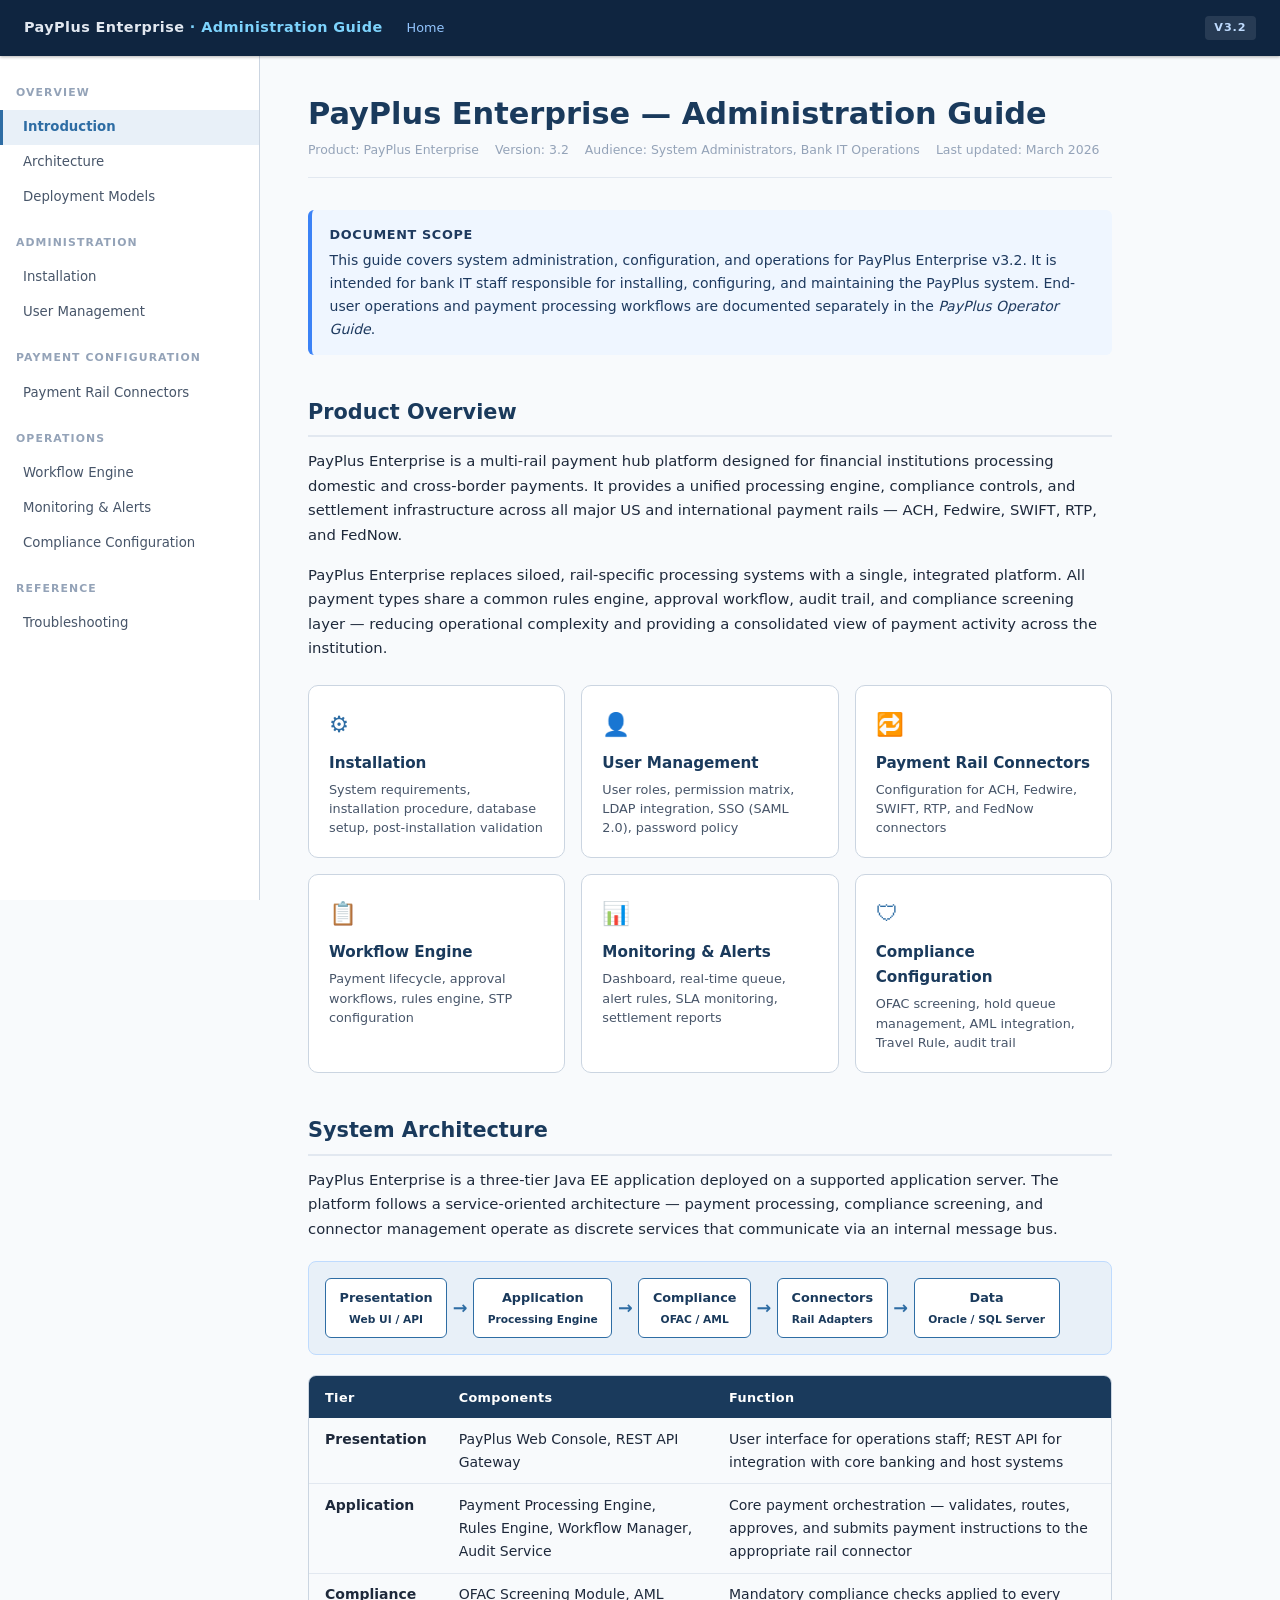
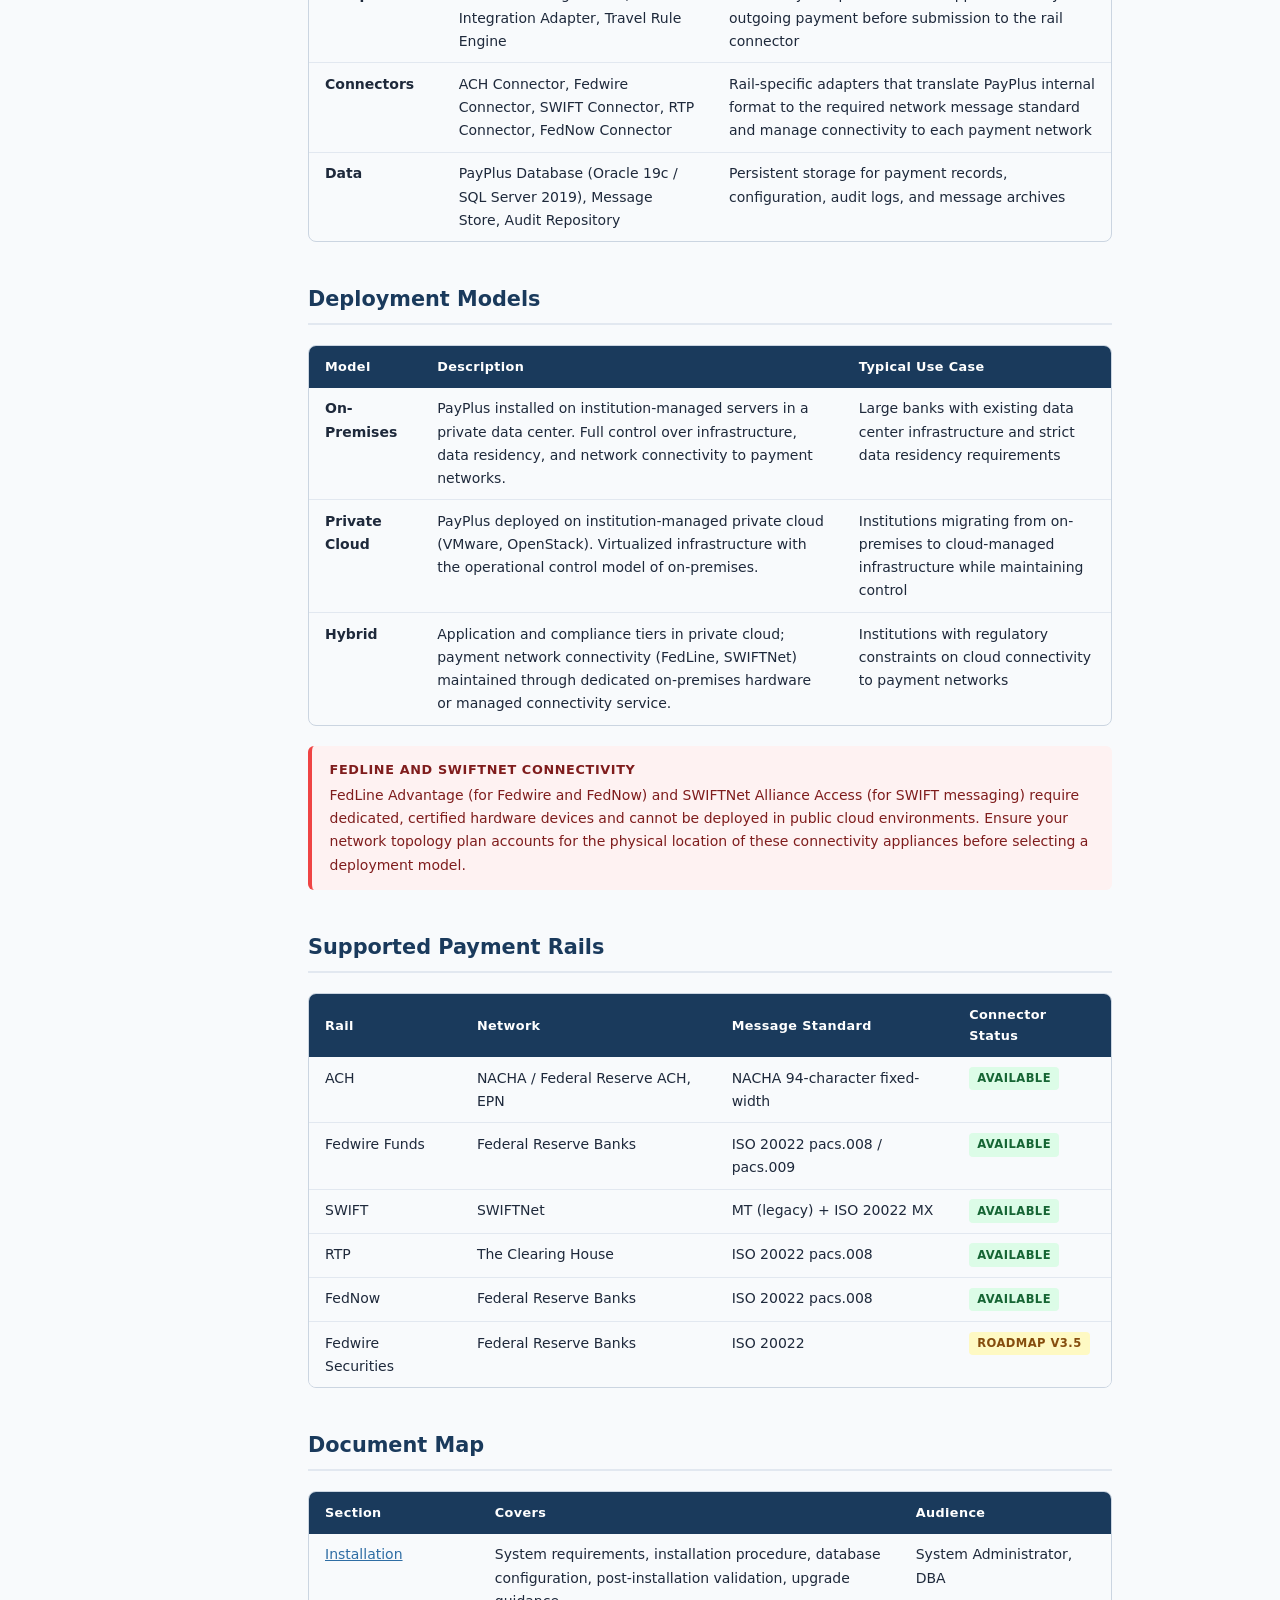
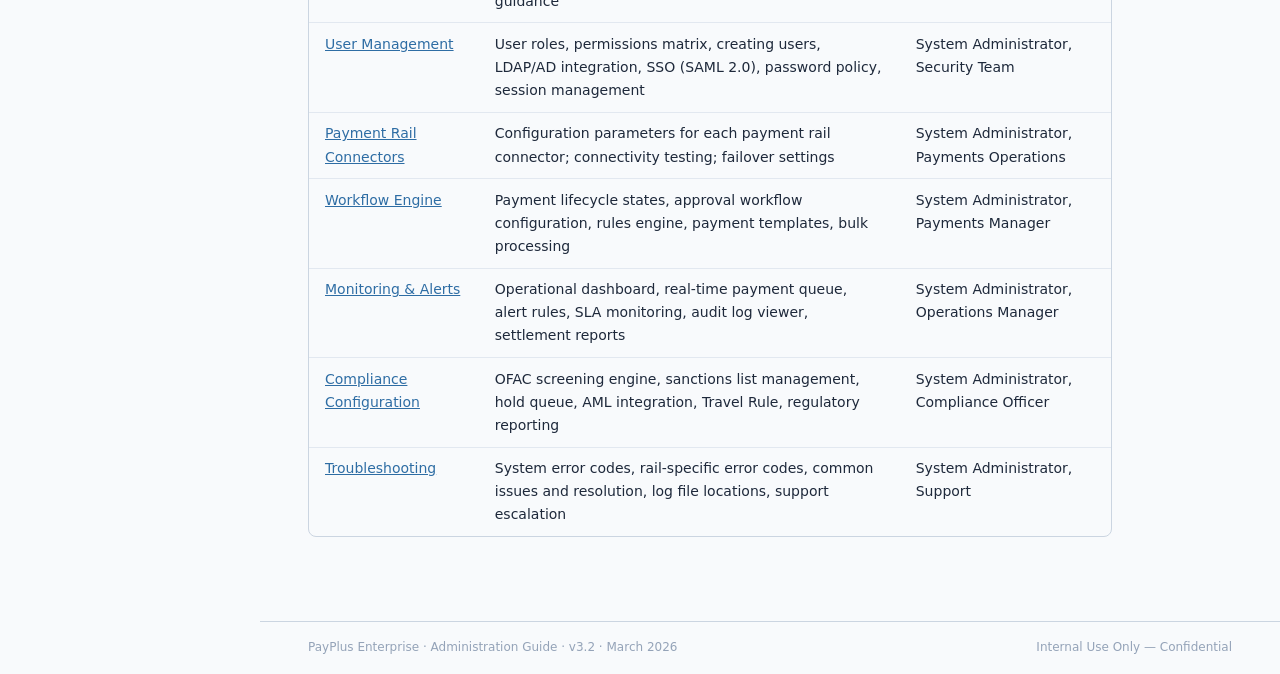
==== index.html @ cc434b0a "Add PayPlus Enterprise Administration Guide — 8-page enterprise HTML doc site Covers installation, u" ====
<!DOCTYPE html>
<html lang="en">
<head>
<meta charset="UTF-8">
<meta name="viewport" content="width=device-width, initial-scale=1.0">
<title>PayPlus Enterprise — Administration Guide</title>
<link rel="stylesheet" href="assets/style.css">
</head>
<body>

<header class="site-header">
  <a class="header-brand" href="index.html">PayPlus Enterprise <span>· Administration Guide</span></a>
  <div class="header-breadcrumb"><a href="index.html">Home</a></div>
  <span class="header-rail-badge">v3.2</span>
</header>

<nav class="sidebar">
  <div class="nav-section">Overview</div>
  <a href="index.html" class="active">Introduction</a>
  <a href="index.html#architecture">Architecture</a>
  <a href="index.html#deployment">Deployment Models</a>
  <div class="nav-section">Administration</div>
  <a href="installation.html">Installation</a>
  <a href="user-management.html">User Management</a>
  <div class="nav-section">Payment Configuration</div>
  <a href="payment-rails.html">Payment Rail Connectors</a>
  <div class="nav-section">Operations</div>
  <a href="workflow.html">Workflow Engine</a>
  <a href="monitoring.html">Monitoring &amp; Alerts</a>
  <a href="compliance.html">Compliance Configuration</a>
  <div class="nav-section">Reference</div>
  <a href="troubleshooting.html">Troubleshooting</a>
</nav>

<main class="main">

  <h1>PayPlus Enterprise — Administration Guide</h1>
  <p class="topic-meta">
    <span>Product: PayPlus Enterprise</span>
    <span>Version: 3.2</span>
    <span>Audience: System Administrators, Bank IT Operations</span>
    <span>Last updated: March 2026</span>
  </p>

  <div class="note">
    <strong>Document Scope</strong>
    This guide covers system administration, configuration, and operations for PayPlus Enterprise v3.2. It is intended for bank IT staff responsible for installing, configuring, and maintaining the PayPlus system. End-user operations and payment processing workflows are documented separately in the <em>PayPlus Operator Guide</em>.
  </div>

  <h2 id="overview">Product Overview</h2>
  <p>
    PayPlus Enterprise is a multi-rail payment hub platform designed for financial institutions processing domestic and cross-border payments. It provides a unified processing engine, compliance controls, and settlement infrastructure across all major US and international payment rails — ACH, Fedwire, SWIFT, RTP, and FedNow.
  </p>
  <p>
    PayPlus Enterprise replaces siloed, rail-specific processing systems with a single, integrated platform. All payment types share a common rules engine, approval workflow, audit trail, and compliance screening layer — reducing operational complexity and providing a consolidated view of payment activity across the institution.
  </p>

  <div class="section-grid">
    <a class="section-card" href="installation.html">
      <div class="section-card-icon">&#9881;</div>
      <div class="section-card-title">Installation</div>
      <div class="section-card-desc">System requirements, installation procedure, database setup, post-installation validation</div>
    </a>
    <a class="section-card" href="user-management.html">
      <div class="section-card-icon">&#128100;</div>
      <div class="section-card-title">User Management</div>
      <div class="section-card-desc">User roles, permission matrix, LDAP integration, SSO (SAML 2.0), password policy</div>
    </a>
    <a class="section-card" href="payment-rails.html">
      <div class="section-card-icon">&#128257;</div>
      <div class="section-card-title">Payment Rail Connectors</div>
      <div class="section-card-desc">Configuration for ACH, Fedwire, SWIFT, RTP, and FedNow connectors</div>
    </a>
    <a class="section-card" href="workflow.html">
      <div class="section-card-icon">&#128203;</div>
      <div class="section-card-title">Workflow Engine</div>
      <div class="section-card-desc">Payment lifecycle, approval workflows, rules engine, STP configuration</div>
    </a>
    <a class="section-card" href="monitoring.html">
      <div class="section-card-icon">&#128202;</div>
      <div class="section-card-title">Monitoring &amp; Alerts</div>
      <div class="section-card-desc">Dashboard, real-time queue, alert rules, SLA monitoring, settlement reports</div>
    </a>
    <a class="section-card" href="compliance.html">
      <div class="section-card-icon">&#128737;</div>
      <div class="section-card-title">Compliance Configuration</div>
      <div class="section-card-desc">OFAC screening, hold queue management, AML integration, Travel Rule, audit trail</div>
    </a>
  </div>

  <h2 id="architecture">System Architecture</h2>
  <p>
    PayPlus Enterprise is a three-tier Java EE application deployed on a supported application server. The platform follows a service-oriented architecture — payment processing, compliance screening, and connector management operate as discrete services that communicate via an internal message bus.
  </p>

  <div class="flow-diagram">
    <div class="flow-box">Presentation<br><small>Web UI / API</small></div>
    <div class="flow-arrow">→</div>
    <div class="flow-box">Application<br><small>Processing Engine</small></div>
    <div class="flow-arrow">→</div>
    <div class="flow-box">Compliance<br><small>OFAC / AML</small></div>
    <div class="flow-arrow">→</div>
    <div class="flow-box">Connectors<br><small>Rail Adapters</small></div>
    <div class="flow-arrow">→</div>
    <div class="flow-box">Data<br><small>Oracle / SQL Server</small></div>
  </div>

  <div class="table-wrap">
    <table>
      <thead><tr><th>Tier</th><th>Components</th><th>Function</th></tr></thead>
      <tbody>
        <tr>
          <td><strong>Presentation</strong></td>
          <td>PayPlus Web Console, REST API Gateway</td>
          <td>User interface for operations staff; REST API for integration with core banking and host systems</td>
        </tr>
        <tr>
          <td><strong>Application</strong></td>
          <td>Payment Processing Engine, Rules Engine, Workflow Manager, Audit Service</td>
          <td>Core payment orchestration — validates, routes, approves, and submits payment instructions to the appropriate rail connector</td>
        </tr>
        <tr>
          <td><strong>Compliance</strong></td>
          <td>OFAC Screening Module, AML Integration Adapter, Travel Rule Engine</td>
          <td>Mandatory compliance checks applied to every outgoing payment before submission to the rail connector</td>
        </tr>
        <tr>
          <td><strong>Connectors</strong></td>
          <td>ACH Connector, Fedwire Connector, SWIFT Connector, RTP Connector, FedNow Connector</td>
          <td>Rail-specific adapters that translate PayPlus internal format to the required network message standard and manage connectivity to each payment network</td>
        </tr>
        <tr>
          <td><strong>Data</strong></td>
          <td>PayPlus Database (Oracle 19c / SQL Server 2019), Message Store, Audit Repository</td>
          <td>Persistent storage for payment records, configuration, audit logs, and message archives</td>
        </tr>
      </tbody>
    </table>
  </div>

  <h2 id="deployment">Deployment Models</h2>

  <div class="table-wrap">
    <table>
      <thead><tr><th>Model</th><th>Description</th><th>Typical Use Case</th></tr></thead>
      <tbody>
        <tr>
          <td><strong>On-Premises</strong></td>
          <td>PayPlus installed on institution-managed servers in a private data center. Full control over infrastructure, data residency, and network connectivity to payment networks.</td>
          <td>Large banks with existing data center infrastructure and strict data residency requirements</td>
        </tr>
        <tr>
          <td><strong>Private Cloud</strong></td>
          <td>PayPlus deployed on institution-managed private cloud (VMware, OpenStack). Virtualized infrastructure with the operational control model of on-premises.</td>
          <td>Institutions migrating from on-premises to cloud-managed infrastructure while maintaining control</td>
        </tr>
        <tr>
          <td><strong>Hybrid</strong></td>
          <td>Application and compliance tiers in private cloud; payment network connectivity (FedLine, SWIFTNet) maintained through dedicated on-premises hardware or managed connectivity service.</td>
          <td>Institutions with regulatory constraints on cloud connectivity to payment networks</td>
        </tr>
      </tbody>
    </table>
  </div>

  <div class="important">
    <strong>FedLine and SWIFTNet Connectivity</strong>
    FedLine Advantage (for Fedwire and FedNow) and SWIFTNet Alliance Access (for SWIFT messaging) require dedicated, certified hardware devices and cannot be deployed in public cloud environments. Ensure your network topology plan accounts for the physical location of these connectivity appliances before selecting a deployment model.
  </div>

  <h2 id="supported-rails">Supported Payment Rails</h2>

  <div class="table-wrap">
    <table>
      <thead><tr><th>Rail</th><th>Network</th><th>Message Standard</th><th>Connector Status</th></tr></thead>
      <tbody>
        <tr><td>ACH</td><td>NACHA / Federal Reserve ACH, EPN</td><td>NACHA 94-character fixed-width</td><td><span class="badge badge-green">Available</span></td></tr>
        <tr><td>Fedwire Funds</td><td>Federal Reserve Banks</td><td>ISO 20022 pacs.008 / pacs.009</td><td><span class="badge badge-green">Available</span></td></tr>
        <tr><td>SWIFT</td><td>SWIFTNet</td><td>MT (legacy) + ISO 20022 MX</td><td><span class="badge badge-green">Available</span></td></tr>
        <tr><td>RTP</td><td>The Clearing House</td><td>ISO 20022 pacs.008</td><td><span class="badge badge-green">Available</span></td></tr>
        <tr><td>FedNow</td><td>Federal Reserve Banks</td><td>ISO 20022 pacs.008</td><td><span class="badge badge-green">Available</span></td></tr>
        <tr><td>Fedwire Securities</td><td>Federal Reserve Banks</td><td>ISO 20022</td><td><span class="badge badge-yellow">Roadmap v3.5</span></td></tr>
      </tbody>
    </table>
  </div>

  <h2 id="docmap">Document Map</h2>

  <div class="table-wrap">
    <table>
      <thead><tr><th>Section</th><th>Covers</th><th>Audience</th></tr></thead>
      <tbody>
        <tr><td><a href="installation.html">Installation</a></td><td>System requirements, installation procedure, database configuration, post-installation validation, upgrade guidance</td><td>System Administrator, DBA</td></tr>
        <tr><td><a href="user-management.html">User Management</a></td><td>User roles, permissions matrix, creating users, LDAP/AD integration, SSO (SAML 2.0), password policy, session management</td><td>System Administrator, Security Team</td></tr>
        <tr><td><a href="payment-rails.html">Payment Rail Connectors</a></td><td>Configuration parameters for each payment rail connector; connectivity testing; failover settings</td><td>System Administrator, Payments Operations</td></tr>
        <tr><td><a href="workflow.html">Workflow Engine</a></td><td>Payment lifecycle states, approval workflow configuration, rules engine, payment templates, bulk processing</td><td>System Administrator, Payments Manager</td></tr>
        <tr><td><a href="monitoring.html">Monitoring &amp; Alerts</a></td><td>Operational dashboard, real-time payment queue, alert rules, SLA monitoring, audit log viewer, settlement reports</td><td>System Administrator, Operations Manager</td></tr>
        <tr><td><a href="compliance.html">Compliance Configuration</a></td><td>OFAC screening engine, sanctions list management, hold queue, AML integration, Travel Rule, regulatory reporting</td><td>System Administrator, Compliance Officer</td></tr>
        <tr><td><a href="troubleshooting.html">Troubleshooting</a></td><td>System error codes, rail-specific error codes, common issues and resolution, log file locations, support escalation</td><td>System Administrator, Support</td></tr>
      </tbody>
    </table>
  </div>

</main>

<footer class="site-footer">
  <span>PayPlus Enterprise · Administration Guide · v3.2 · March 2026</span>
  <span>Internal Use Only — Confidential</span>
</footer>

</body>
</html>
---- assets/style.css ----
/* ============================================================
   PayPlus Enterprise — Administration Guide Stylesheet
   Audience: System Administrators, Bank IT Operations
   Style: Enterprise documentation portal (MadCap Flare-inspired)
   ============================================================ */

:root {
  --primary:       #1a3a5c;
  --primary-dark:  #0f2540;
  --accent:        #2e6da4;
  --accent-light:  #e8f0f8;
  --warning:       #b45309;
  --warning-bg:    #fffbeb;
  --warning-border:#f59e0b;
  --success:       #166534;
  --success-bg:    #f0fdf4;
  --danger:        #991b1b;
  --danger-bg:     #fef2f2;
  --text:          #1e293b;
  --text-secondary:#475569;
  --text-muted:    #94a3b8;
  --border:        #cbd5e1;
  --border-light:  #e2e8f0;
  --bg:            #f8fafc;
  --bg-card:       #ffffff;
  --code-bg:       #f1f5f9;
  --nav-width:     260px;
  --header-h:      56px;
}

*, *::before, *::after { box-sizing: border-box; margin: 0; padding: 0; }
html { font-size: 16px; scroll-behavior: smooth; }
body {
  font-family: 'Segoe UI', system-ui, -apple-system, sans-serif;
  color: var(--text);
  background: var(--bg);
  line-height: 1.65;
}

/* ── HEADER ── */
.site-header {
  position: fixed; top: 0; left: 0; right: 0;
  height: var(--header-h);
  background: var(--primary-dark);
  color: #fff;
  display: flex; align-items: center;
  padding: 0 1.5rem; gap: 1.5rem;
  z-index: 100;
  box-shadow: 0 1px 3px rgba(0,0,0,0.3);
}
.header-brand { font-size: 0.9rem; font-weight: 700; letter-spacing: 0.03em; color: #e2e8f0; text-decoration: none; white-space: nowrap; }
.header-brand span { color: #7dd3fc; }
.header-breadcrumb { font-size: 0.8rem; color: #94a3b8; display: flex; align-items: center; gap: 0.4rem; }
.header-breadcrumb a { color: #93c5fd; text-decoration: none; }
.header-breadcrumb a:hover { text-decoration: underline; }
.header-rail-badge { margin-left: auto; font-size: 0.7rem; font-weight: 600; letter-spacing: 0.08em; text-transform: uppercase; background: rgba(255,255,255,0.1); color: #bfdbfe; padding: 0.2rem 0.6rem; border-radius: 4px; }

/* ── SIDEBAR ── */
.sidebar {
  position: fixed; top: var(--header-h); left: 0; bottom: 0;
  width: var(--nav-width);
  background: var(--bg-card);
  border-right: 1px solid var(--border);
  overflow-y: auto;
  padding: 1.5rem 0 2rem;
  z-index: 90;
}
.nav-section { padding: 0.25rem 1rem 0.5rem; font-size: 0.68rem; font-weight: 700; letter-spacing: 0.1em; text-transform: uppercase; color: var(--text-muted); margin-top: 1rem; }
.nav-section:first-child { margin-top: 0; }
.sidebar a { display: block; padding: 0.4rem 1.25rem; font-size: 0.83rem; color: var(--text-secondary); text-decoration: none; border-left: 3px solid transparent; transition: all 0.15s; }
.sidebar a:hover  { color: var(--accent); background: var(--accent-light); border-left-color: var(--accent); }
.sidebar a.active { color: var(--accent); background: var(--accent-light); border-left-color: var(--accent); font-weight: 600; }

/* ── MAIN ── */
.main { margin-left: var(--nav-width); margin-top: var(--header-h); padding: 2.5rem 3rem 4rem; max-width: 900px; }

/* ── TYPOGRAPHY ── */
h1 { font-size: 1.9rem; font-weight: 700; color: var(--primary); margin-bottom: 0.5rem; line-height: 1.2; }
h2 { font-size: 1.3rem; font-weight: 700; color: var(--primary); margin: 2.5rem 0 0.75rem; padding-bottom: 0.4rem; border-bottom: 2px solid var(--border-light); }
h3 { font-size: 1.05rem; font-weight: 600; color: var(--primary); margin: 1.75rem 0 0.5rem; }
h4 { font-size: 0.92rem; font-weight: 600; color: var(--text); margin: 1.25rem 0 0.35rem; }
p { margin-bottom: 1rem; color: var(--text); font-size: 0.925rem; }
ul, ol { margin-bottom: 1rem; padding-left: 1.5rem; }
li { margin-bottom: 0.35rem; font-size: 0.925rem; color: var(--text); }
a { color: var(--accent); }

/* ── TOPIC META ── */
.topic-meta { font-size: 0.78rem; color: var(--text-muted); margin-bottom: 2rem; padding-bottom: 1rem; border-bottom: 1px solid var(--border-light); display: flex; flex-wrap: wrap; gap: 1rem; }

/* ── ADMONITIONS ── */
.note, .warning, .important, .tip {
  padding: 0.85rem 1rem 0.85rem 1.1rem;
  border-radius: 6px; margin: 1.25rem 0;
  font-size: 0.875rem; border-left: 4px solid;
}
.note      { background: #eff6ff; border-color: #3b82f6; color: #1e3a5f; }
.warning   { background: var(--warning-bg); border-color: var(--warning-border); color: #78350f; }
.important { background: #fef2f2; border-color: #ef4444; color: #7f1d1d; }
.tip       { background: var(--success-bg); border-color: #22c55e; color: #14532d; }
.note strong, .warning strong, .important strong, .tip strong { display: block; margin-bottom: 0.25rem; font-size: 0.8rem; letter-spacing: 0.05em; text-transform: uppercase; }

/* ── TABLES ── */
.table-wrap { overflow-x: auto; margin: 1.25rem 0; border-radius: 8px; border: 1px solid var(--border); }
table { width: 100%; border-collapse: collapse; font-size: 0.875rem; }
thead tr { background: var(--primary); color: #fff; }
thead th { padding: 0.65rem 1rem; text-align: left; font-weight: 600; font-size: 0.8rem; letter-spacing: 0.03em; }
tbody tr { border-bottom: 1px solid var(--border-light); }
tbody tr:last-child { border-bottom: none; }
tbody tr:nth-child(even) { background: var(--bg); }
tbody td { padding: 0.6rem 1rem; vertical-align: top; }
tbody tr:hover { background: var(--accent-light); }

/* ── CODE ── */
code { font-family: 'Consolas', 'Courier New', monospace; font-size: 0.82em; background: var(--code-bg); padding: 0.15rem 0.4rem; border-radius: 4px; color: #be123c; }
pre { background: var(--primary-dark); color: #e2e8f0; padding: 1rem 1.25rem; border-radius: 8px; overflow-x: auto; margin: 1rem 0; font-size: 0.85rem; line-height: 1.6; }
pre code { background: none; color: inherit; padding: 0; }

/* ── STEP LIST ── */
.step-list { list-style: none; padding: 0; counter-reset: steps; margin: 1rem 0; }
.step-list li { counter-increment: steps; padding: 0.75rem 0.75rem 0.75rem 3rem; margin-bottom: 0.5rem; background: var(--bg-card); border: 1px solid var(--border-light); border-radius: 6px; position: relative; font-size: 0.9rem; }
.step-list li::before { content: counter(steps); position: absolute; left: 0.75rem; top: 0.75rem; width: 1.5rem; height: 1.5rem; background: var(--accent); color: #fff; border-radius: 50%; font-size: 0.75rem; font-weight: 700; display: flex; align-items: center; justify-content: center; }

/* ── BADGES ── */
.badge { display: inline-block; padding: 0.15rem 0.5rem; border-radius: 4px; font-size: 0.72rem; font-weight: 600; letter-spacing: 0.04em; text-transform: uppercase; vertical-align: middle; }
.badge-green  { background: #dcfce7; color: #166534; }
.badge-red    { background: #fee2e2; color: #991b1b; }
.badge-yellow { background: #fef9c3; color: #854d0e; }
.badge-blue   { background: #dbeafe; color: #1e40af; }
.badge-gray   { background: #f1f5f9; color: #475569; }
.badge-purple { background: #f3e8ff; color: #6b21a8; }

/* ── FLOW DIAGRAM ── */
.flow-diagram { display: flex; align-items: center; flex-wrap: wrap; gap: 0; margin: 1.25rem 0; padding: 1rem; background: var(--accent-light); border-radius: 8px; border: 1px solid #bfdbfe; }
.flow-box { background: var(--bg-card); border: 1.5px solid var(--accent); border-radius: 6px; padding: 0.5rem 0.85rem; font-size: 0.8rem; font-weight: 600; color: var(--primary); text-align: center; min-width: 90px; }
.flow-arrow { color: var(--accent); font-size: 1.1rem; padding: 0 0.35rem; font-weight: 700; }

/* ── PERMISSIONS GRID ── */
.perm-check { color: #16a34a; font-weight: 700; }
.perm-cross { color: #dc2626; font-weight: 700; }

/* ── CONFIG BLOCK ── */
.config-block { background: #f8fafc; border: 1px solid var(--border); border-radius: 8px; padding: 1rem 1.25rem; margin: 1rem 0; }
.config-block h4 { margin-top: 0; color: var(--accent); font-size: 0.85rem; letter-spacing: 0.04em; text-transform: uppercase; }

/* ── SECTION NAV ── */
.doc-nav { display: flex; justify-content: space-between; margin-top: 3rem; padding-top: 1.5rem; border-top: 1px solid var(--border); }
.doc-nav a { font-size: 0.85rem; font-weight: 600; color: var(--accent); text-decoration: none; padding: 0.5rem 0.75rem; border: 1px solid var(--border); border-radius: 6px; transition: all 0.15s; }
.doc-nav a:hover { background: var(--accent-light); border-color: var(--accent); }

/* ── INDEX GRID ── */
.section-grid { display: grid; grid-template-columns: repeat(3, 1fr); gap: 1rem; margin: 1.5rem 0; }
.section-card { background: var(--bg-card); border: 1px solid var(--border); border-radius: 10px; padding: 1.25rem; text-decoration: none; display: block; transition: all 0.2s; }
.section-card:hover { border-color: var(--accent); box-shadow: 0 4px 12px rgba(46,109,164,0.12); transform: translateY(-2px); }
.section-card-icon  { font-size: 1.4rem; margin-bottom: 0.5rem; }
.section-card-title { font-size: 0.95rem; font-weight: 700; color: var(--primary); margin-bottom: 0.25rem; }
.section-card-desc  { font-size: 0.8rem; color: var(--text-secondary); line-height: 1.5; }

/* ── FOOTER ── */
.site-footer { margin-left: var(--nav-width); padding: 1rem 3rem; font-size: 0.75rem; color: var(--text-muted); border-top: 1px solid var(--border); display: flex; justify-content: space-between; }

/* ── RESPONSIVE ── */
@media (max-width: 900px) {
  .sidebar { display: none; }
  .main, .site-footer { margin-left: 0; padding: 1.5rem; }
  .section-grid { grid-template-columns: 1fr 1fr; }
}
@media (max-width: 600px) {
  .section-grid { grid-template-columns: 1fr; }
  h1 { font-size: 1.5rem; }
}
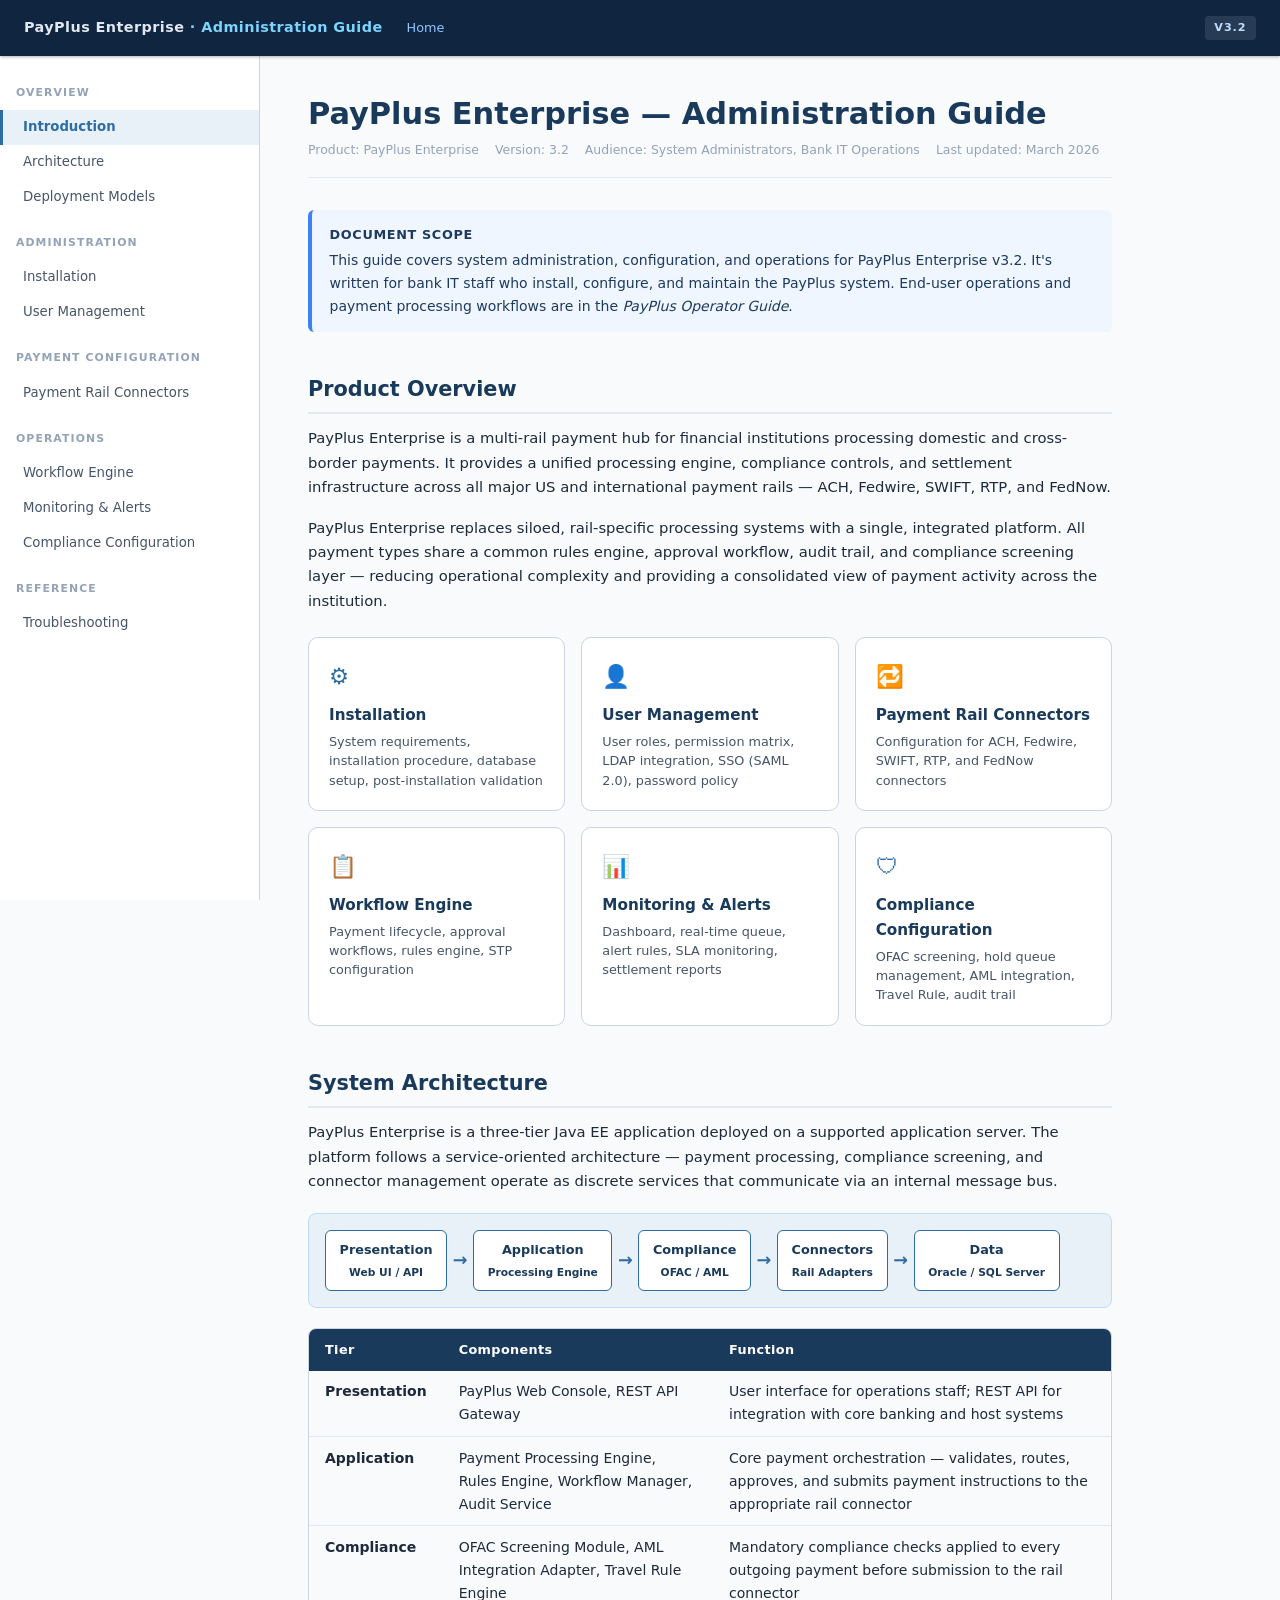
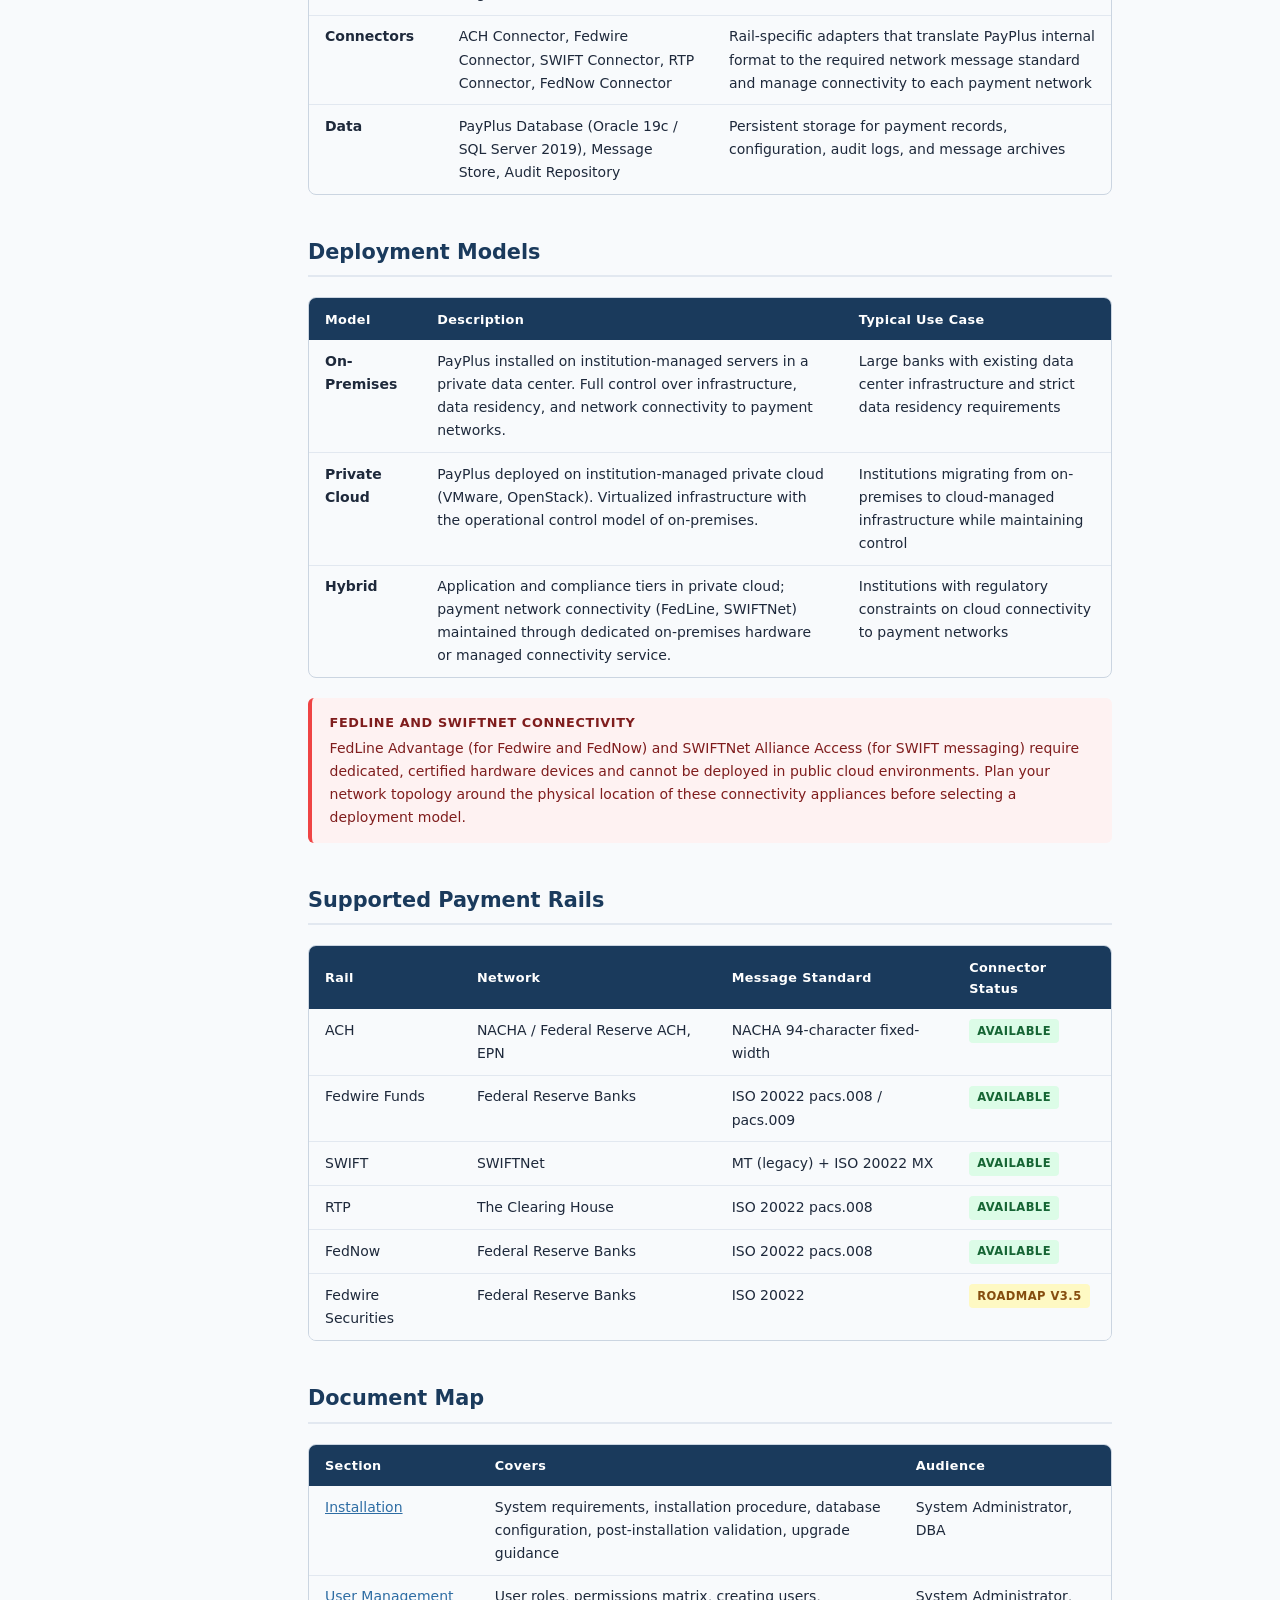
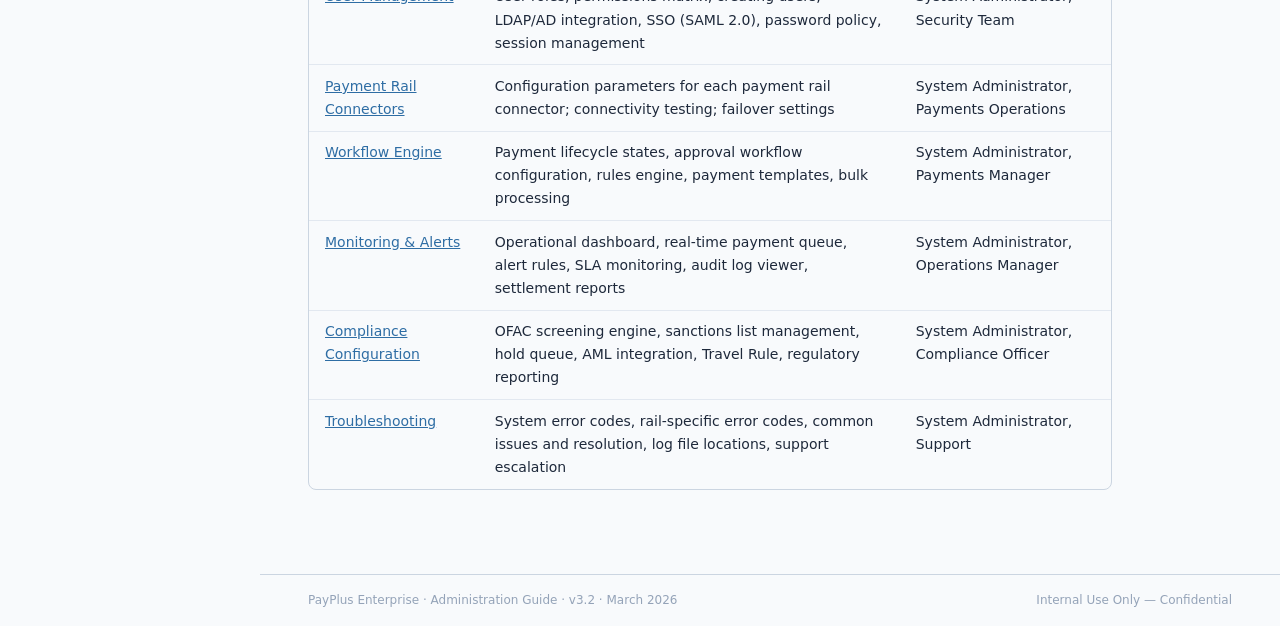
==== commit 104fbdab: "Apply MSTP style revisions — active voice, contractions, tightened prose - index.html: "It is intend" ====
--- a/index.html
+++ b/index.html
@@ -44,12 +44,12 @@
 
   <div class="note">
     <strong>Document Scope</strong>
-    This guide covers system administration, configuration, and operations for PayPlus Enterprise v3.2. It is intended for bank IT staff responsible for installing, configuring, and maintaining the PayPlus system. End-user operations and payment processing workflows are documented separately in the <em>PayPlus Operator Guide</em>.
+    This guide covers system administration, configuration, and operations for PayPlus Enterprise v3.2. It's written for bank IT staff who install, configure, and maintain the PayPlus system. End-user operations and payment processing workflows are in the <em>PayPlus Operator Guide</em>.
   </div>
 
   <h2 id="overview">Product Overview</h2>
   <p>
-    PayPlus Enterprise is a multi-rail payment hub platform designed for financial institutions processing domestic and cross-border payments. It provides a unified processing engine, compliance controls, and settlement infrastructure across all major US and international payment rails — ACH, Fedwire, SWIFT, RTP, and FedNow.
+    PayPlus Enterprise is a multi-rail payment hub for financial institutions processing domestic and cross-border payments. It provides a unified processing engine, compliance controls, and settlement infrastructure across all major US and international payment rails — ACH, Fedwire, SWIFT, RTP, and FedNow.
   </p>
   <p>
     PayPlus Enterprise replaces siloed, rail-specific processing systems with a single, integrated platform. All payment types share a common rules engine, approval workflow, audit trail, and compliance screening layer — reducing operational complexity and providing a consolidated view of payment activity across the institution.
@@ -165,7 +165,7 @@
 
   <div class="important">
     <strong>FedLine and SWIFTNet Connectivity</strong>
-    FedLine Advantage (for Fedwire and FedNow) and SWIFTNet Alliance Access (for SWIFT messaging) require dedicated, certified hardware devices and cannot be deployed in public cloud environments. Ensure your network topology plan accounts for the physical location of these connectivity appliances before selecting a deployment model.
+    FedLine Advantage (for Fedwire and FedNow) and SWIFTNet Alliance Access (for SWIFT messaging) require dedicated, certified hardware devices and cannot be deployed in public cloud environments. Plan your network topology around the physical location of these connectivity appliances before selecting a deployment model.
   </div>
 
   <h2 id="supported-rails">Supported Payment Rails</h2>
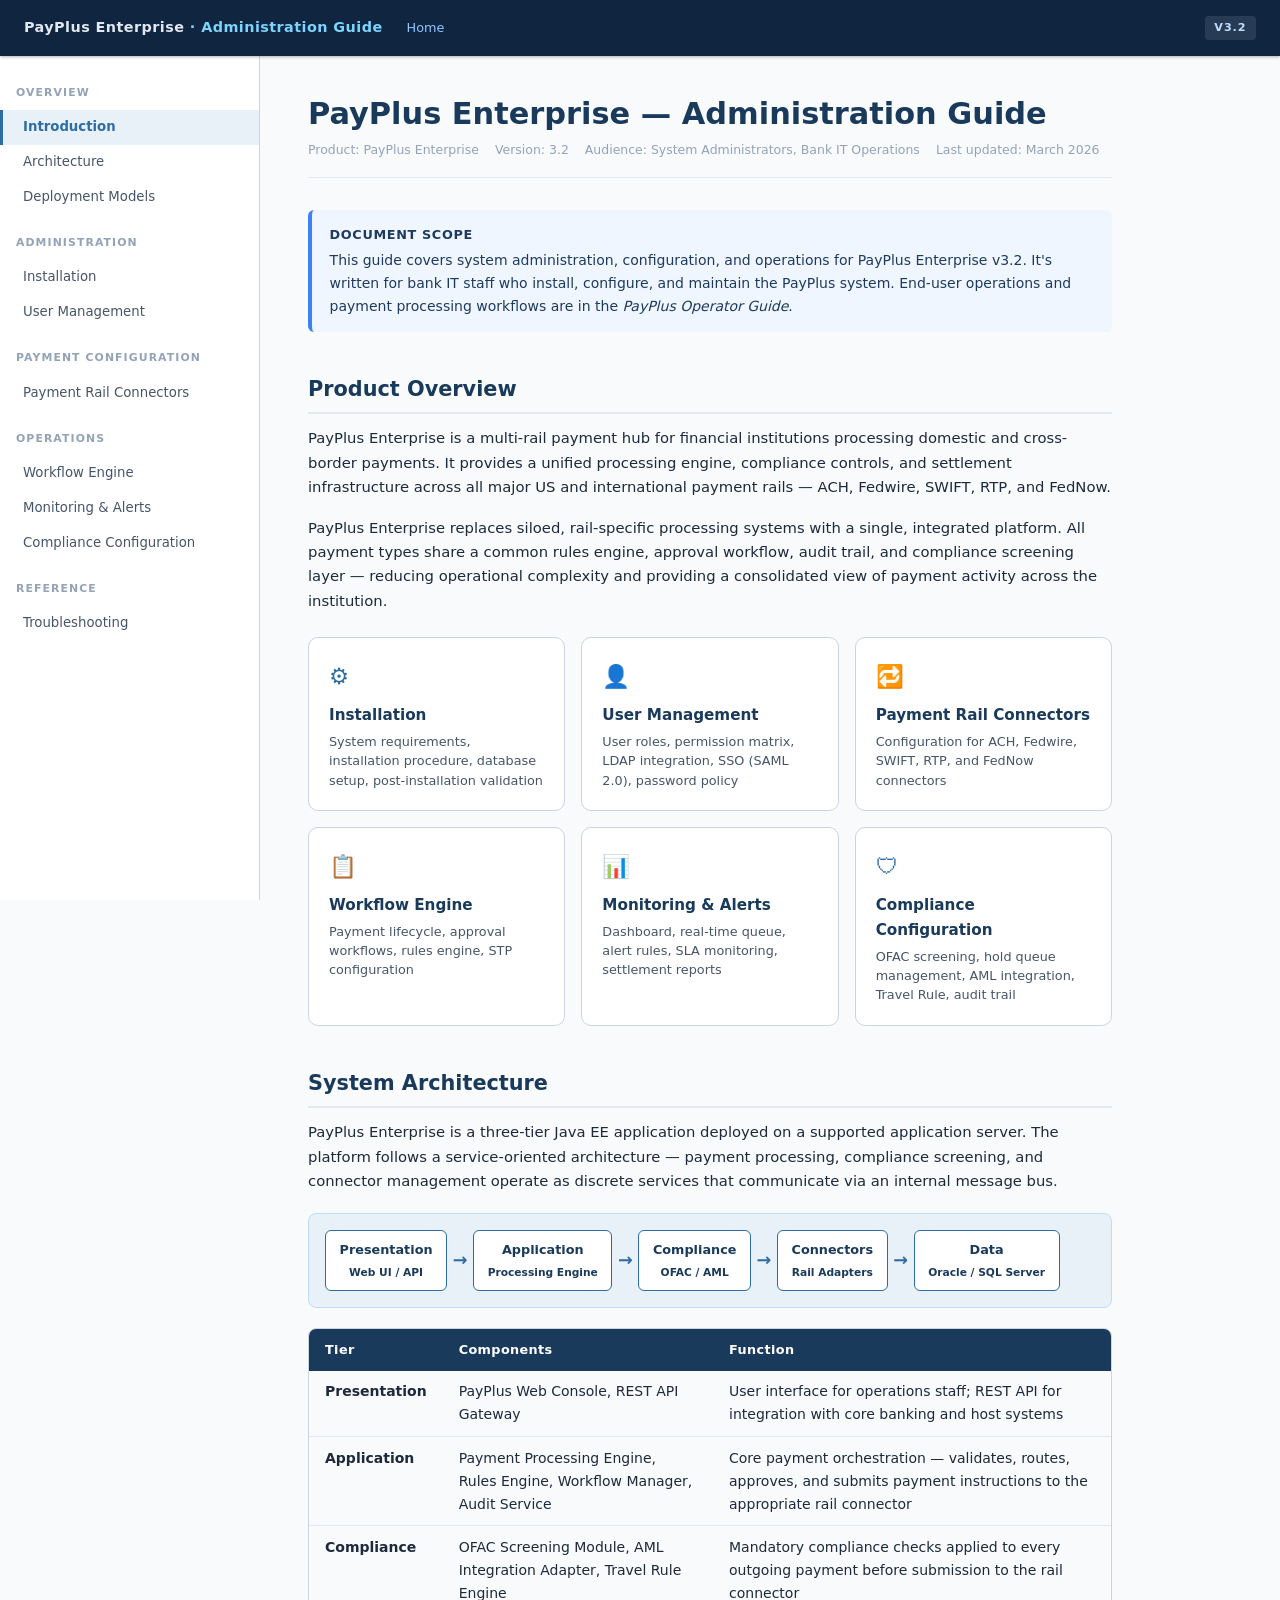
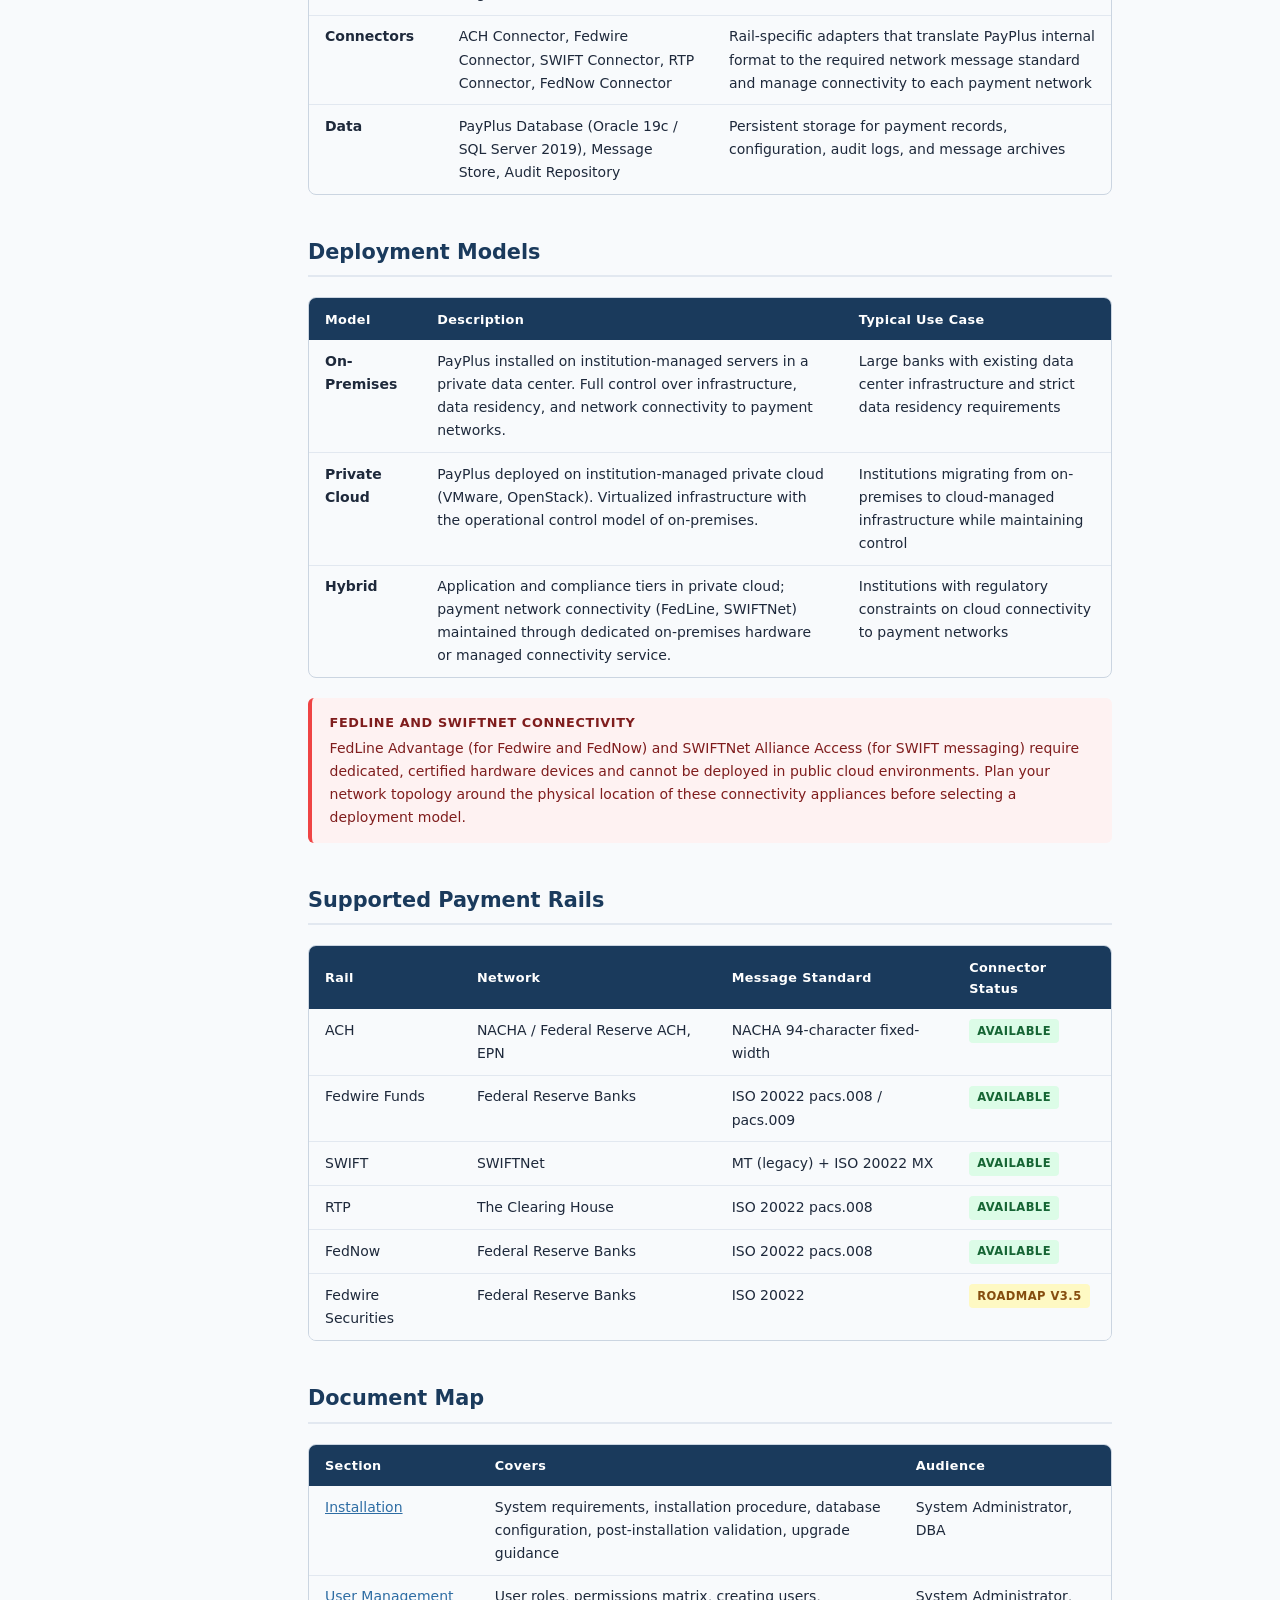
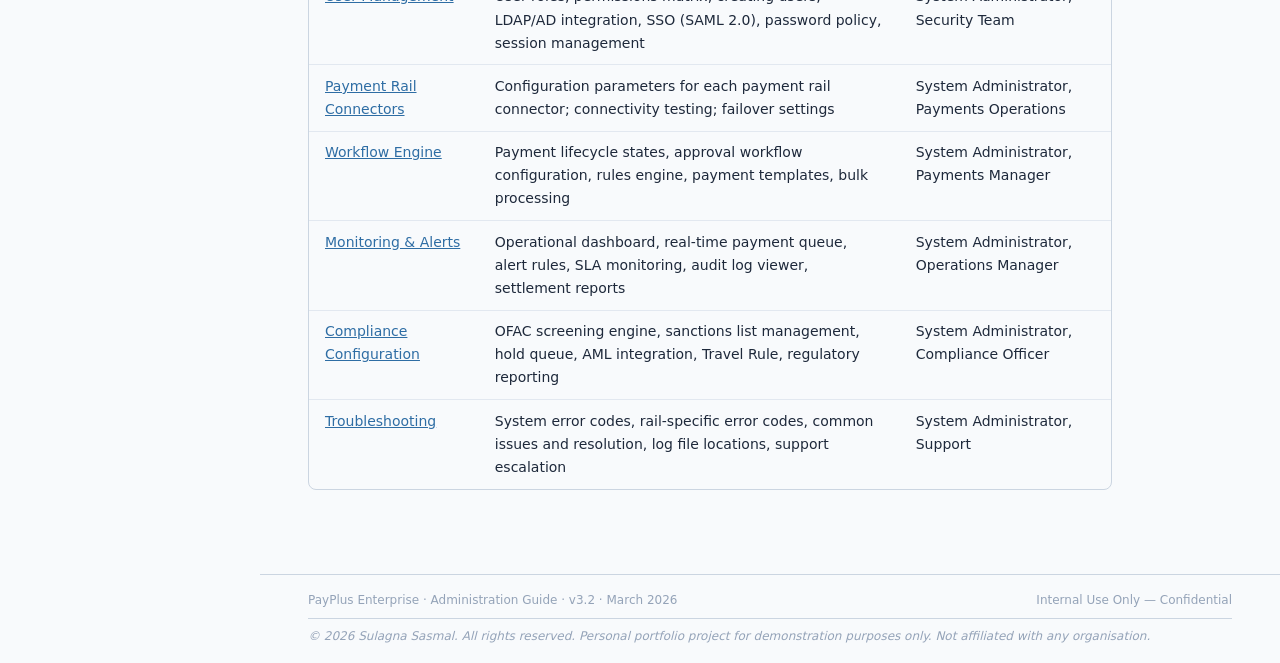
==== commit 98d20453: "feat: add copyright footer -- 2026 Sulagna Sasmal personal portfolio" ====
--- a/index.html
+++ b/index.html
@@ -206,6 +206,7 @@
 <footer class="site-footer">
   <span>PayPlus Enterprise · Administration Guide · v3.2 · March 2026</span>
   <span>Internal Use Only — Confidential</span>
+  <span class="copyright">&copy; 2026 Sulagna Sasmal. All rights reserved. Personal portfolio project for demonstration purposes only. Not affiliated with any organisation.</span>
 </footer>
 
 </body>
--- a/assets/style.css
+++ b/assets/style.css
@@ -156,7 +156,8 @@
 .section-card-desc  { font-size: 0.8rem; color: var(--text-secondary); line-height: 1.5; }
 
 /* ── FOOTER ── */
-.site-footer { margin-left: var(--nav-width); padding: 1rem 3rem; font-size: 0.75rem; color: var(--text-muted); border-top: 1px solid var(--border); display: flex; justify-content: space-between; }
+.site-footer { margin-left: var(--nav-width); padding: 1rem 3rem; font-size: 0.75rem; color: var(--text-muted); border-top: 1px solid var(--border); display: flex; flex-wrap: wrap; justify-content: space-between; gap: 0.25rem; }
+.site-footer .copyright { width: 100%; border-top: 1px solid var(--border); padding-top: 0.5rem; margin-top: 0.25rem; font-style: italic; }
 
 /* ── RESPONSIVE ── */
 @media (max-width: 900px) {
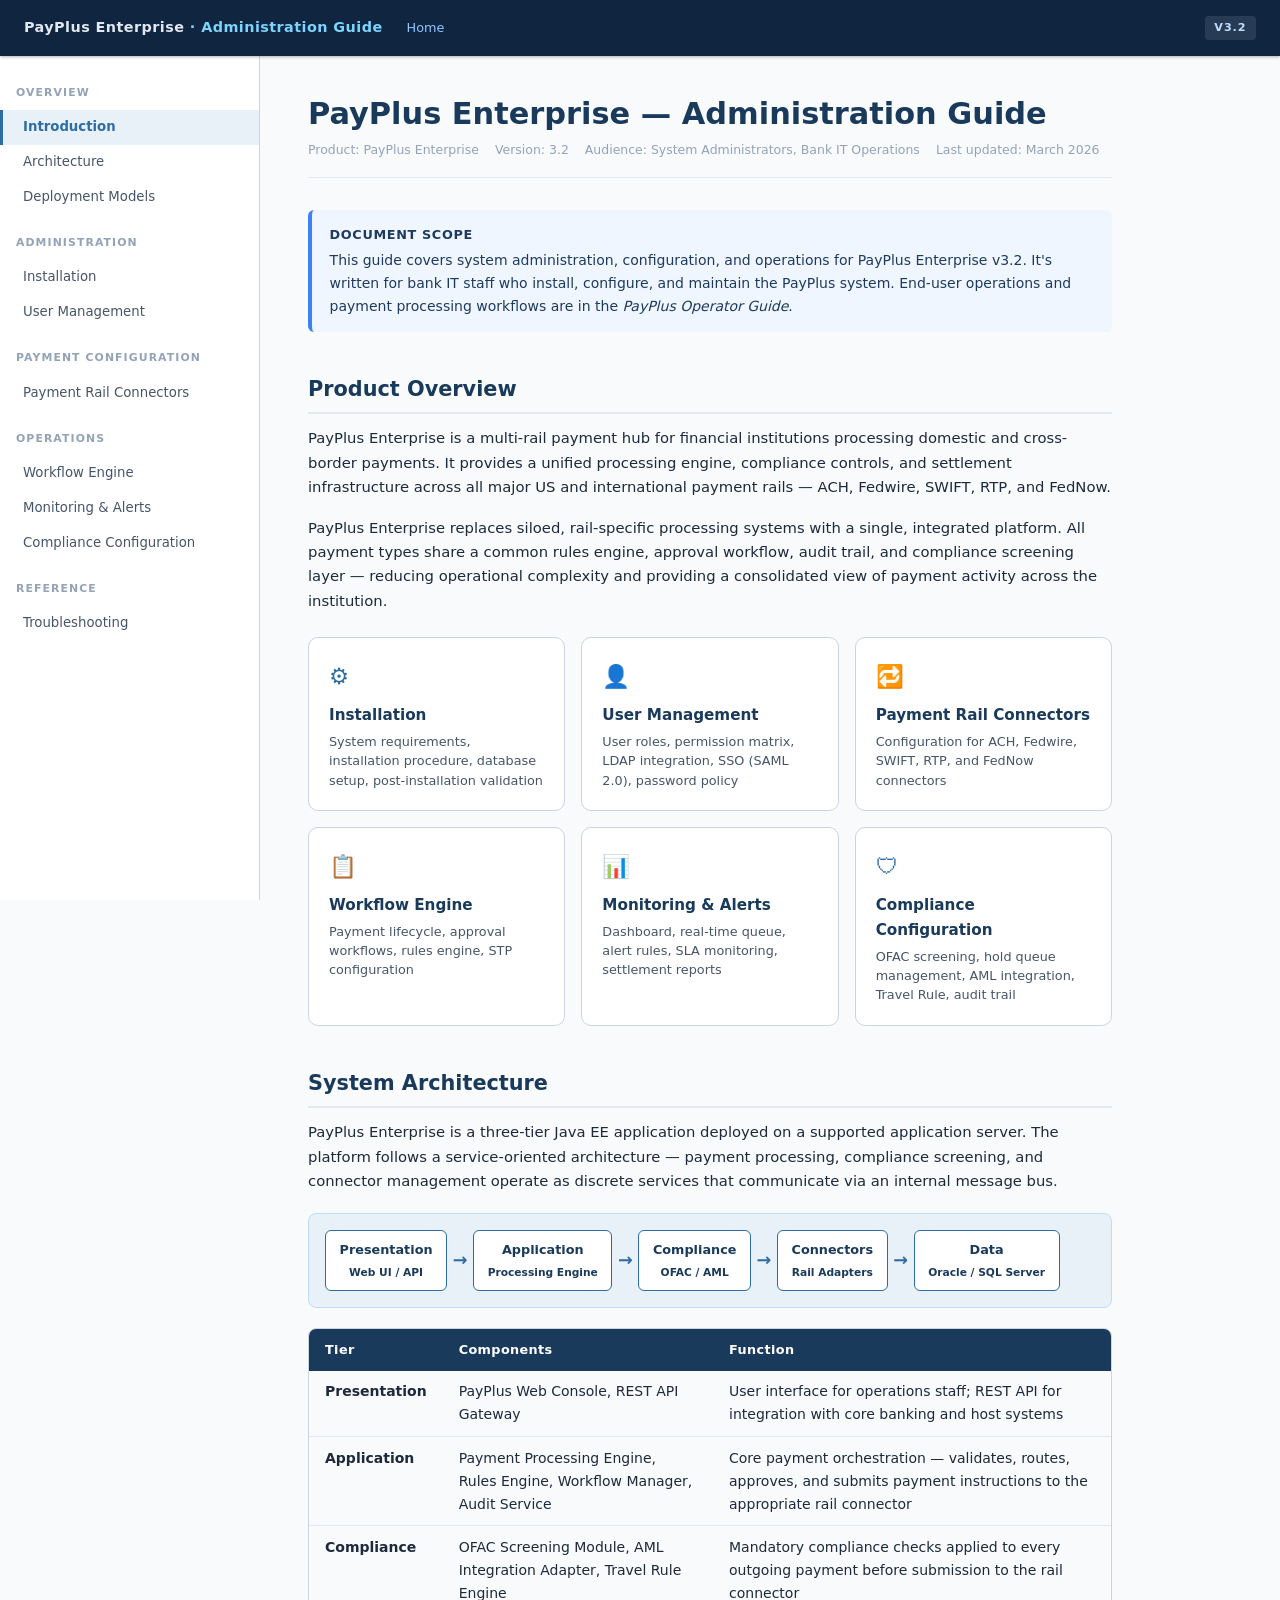
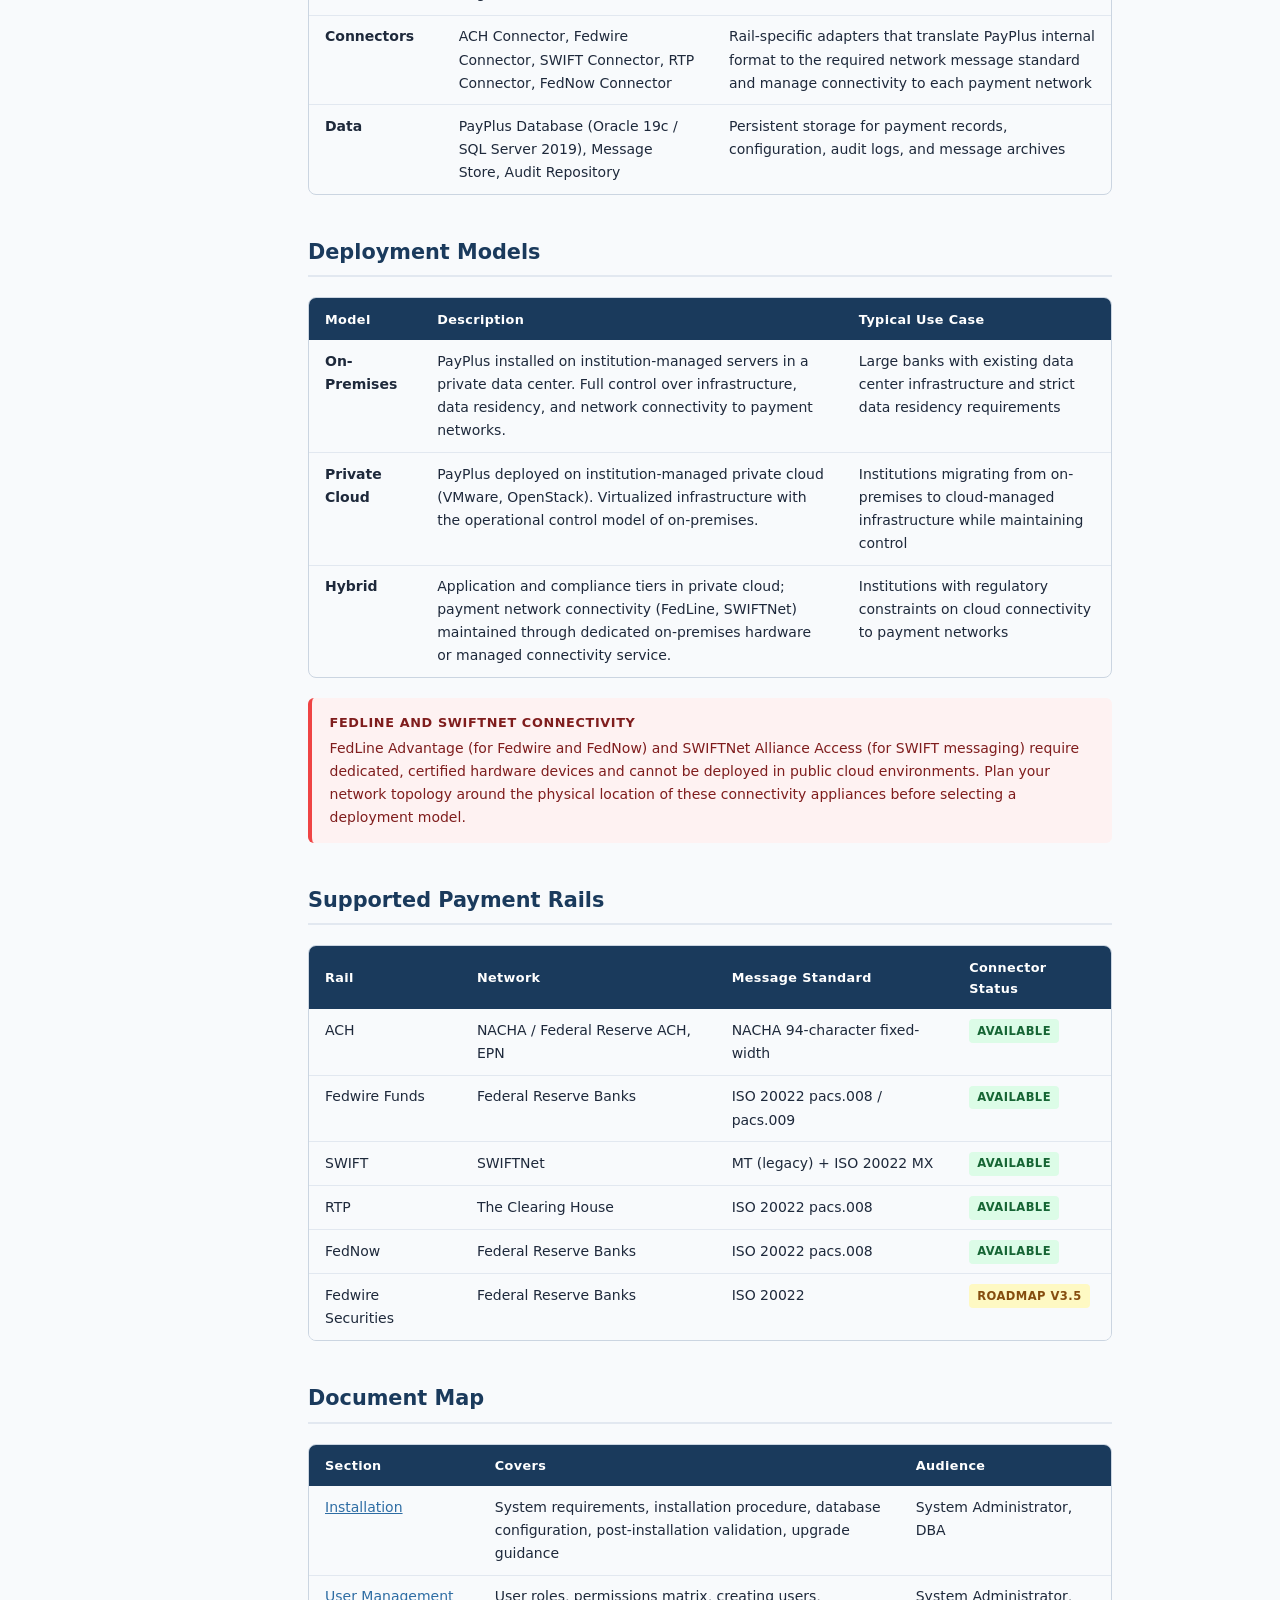
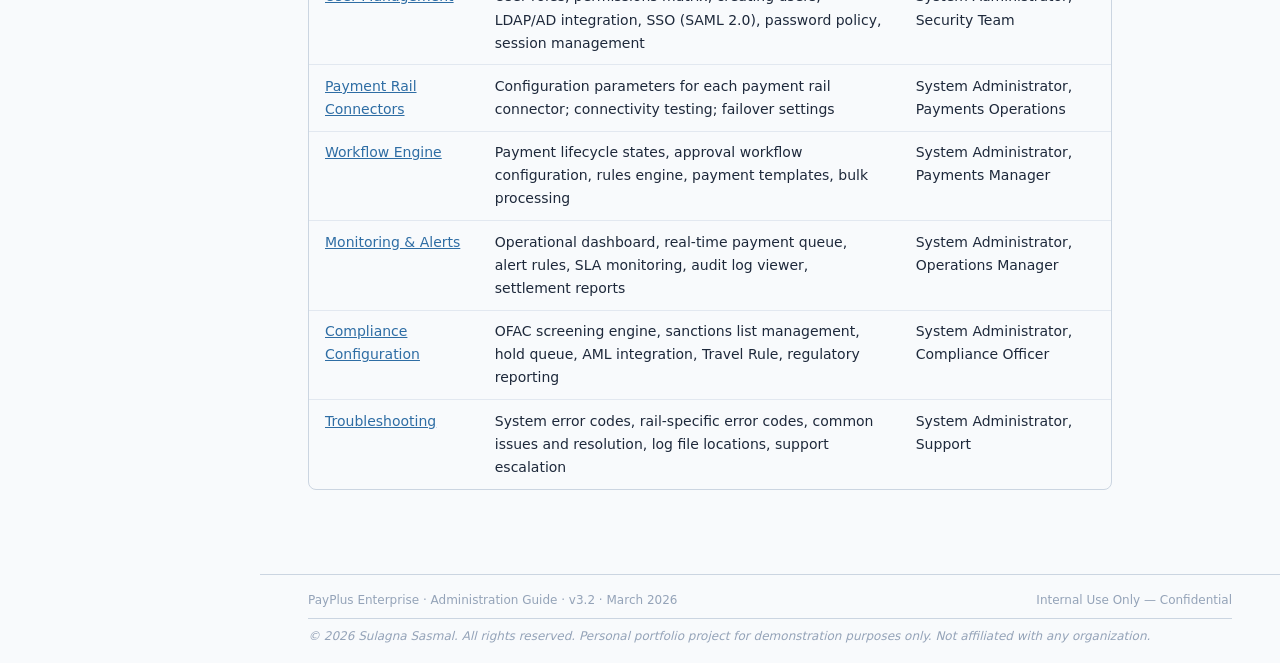
==== commit 9fbebf25: "Add favicon (⚙️) to all pages, fix British spelling (organisation → organization)" ====
--- a/index.html
+++ b/index.html
@@ -5,6 +5,7 @@
 <meta name="viewport" content="width=device-width, initial-scale=1.0">
 <title>PayPlus Enterprise — Administration Guide</title>
 <link rel="stylesheet" href="assets/style.css">
+<link rel="icon" href="data:image/svg+xml,<svg xmlns='http://www.w3.org/2000/svg' viewBox='0 0 100 100'><text y='.9em' font-size='90'>⚙️</text></svg>">
 </head>
 <body>
 
@@ -206,7 +207,7 @@
 <footer class="site-footer">
   <span>PayPlus Enterprise · Administration Guide · v3.2 · March 2026</span>
   <span>Internal Use Only — Confidential</span>
-  <span class="copyright">&copy; 2026 Sulagna Sasmal. All rights reserved. Personal portfolio project for demonstration purposes only. Not affiliated with any organisation.</span>
+  <span class="copyright">&copy; 2026 Sulagna Sasmal. All rights reserved. Personal portfolio project for demonstration purposes only. Not affiliated with any organization.</span>
 </footer>
 
 </body>
